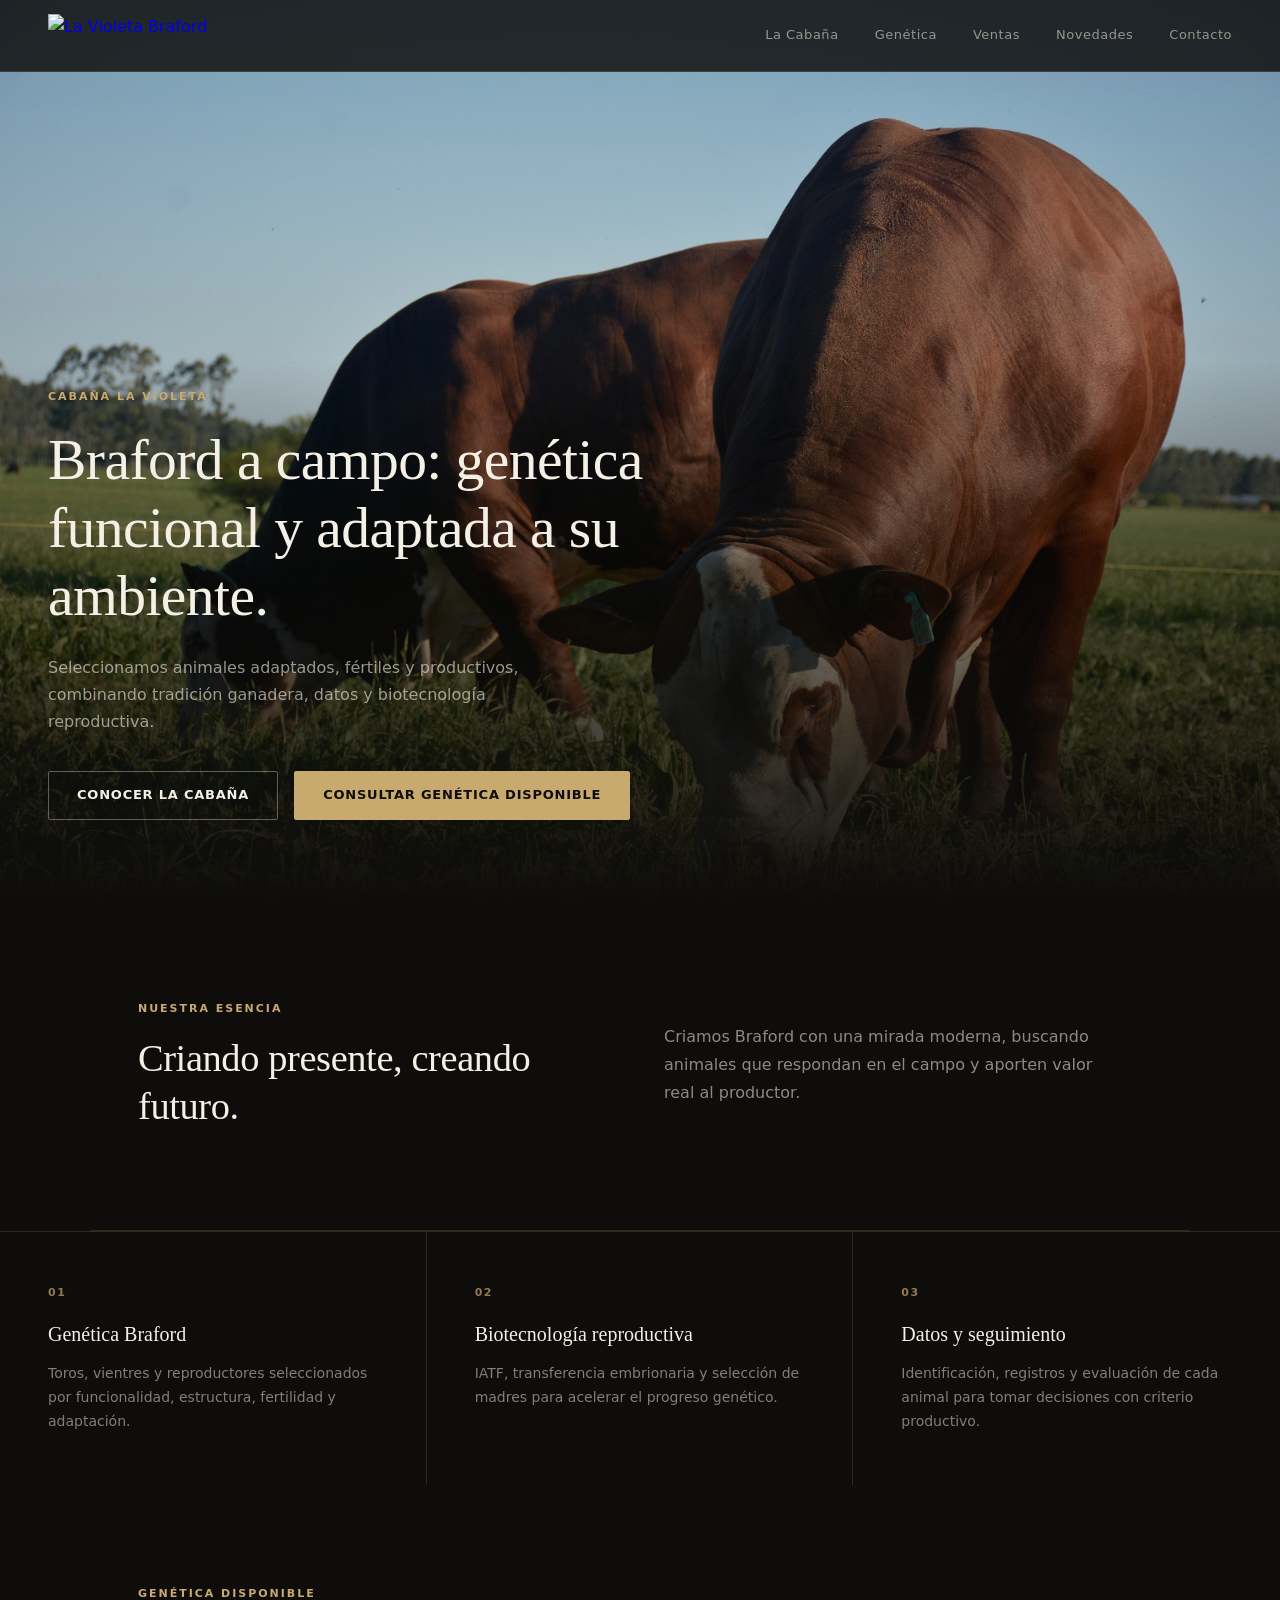
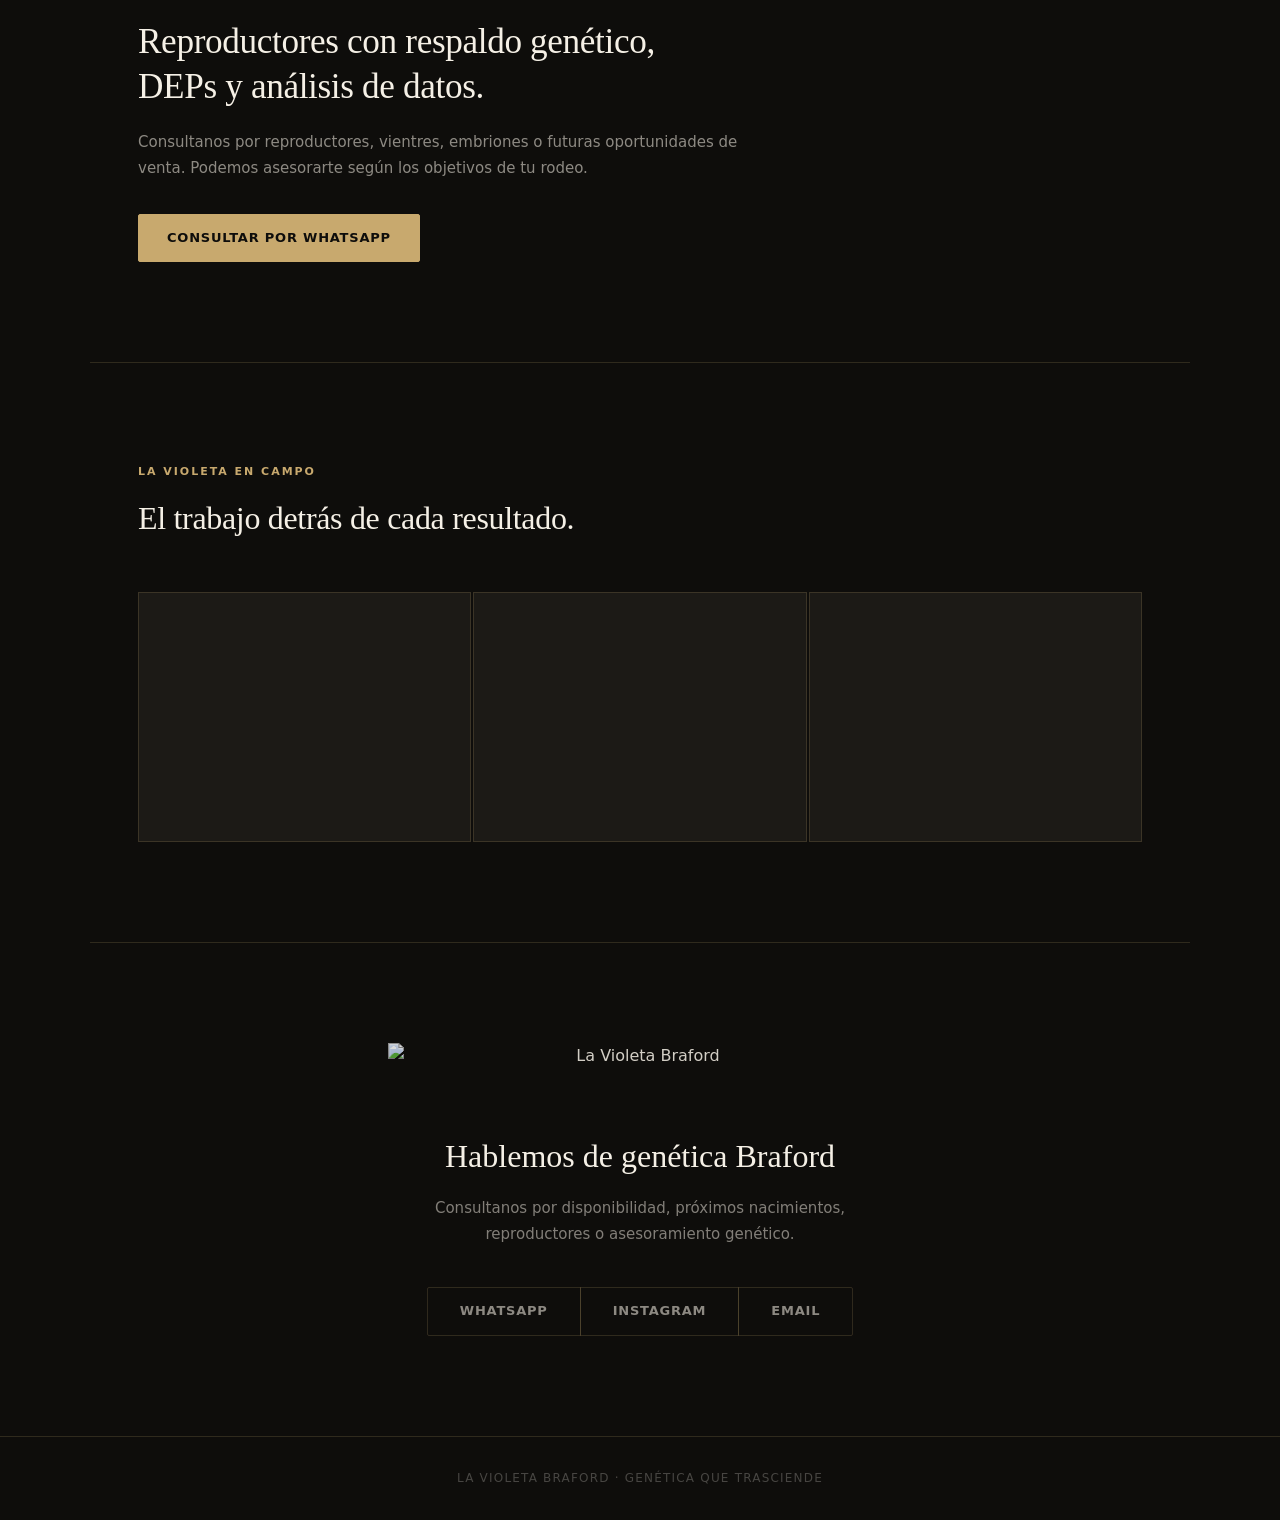
==== public/index.html @ 37482bb2 "fix: move static files to public/ for correct Vercel serving" ====
<!DOCTYPE html>
<html lang="es">
<head>
  <meta charset="UTF-8" />
  <meta name="viewport" content="width=device-width, initial-scale=1.0" />
  <title>La Violeta Braford | Genética Braford</title>
  <link rel="preconnect" href="https://fonts.googleapis.com">
  <link rel="stylesheet" href="styles.css" />
</head>
<body>

<header class="site-header">
  <a href="#" class="brand">
    <img src="assets/logo-la-violeta.png" alt="La Violeta Braford" />
  </a>
  <nav>
    <a href="#cabana">La Cabaña</a>
    <a href="#genetica">Genética</a>
    <a href="#ventas">Ventas</a>
    <a href="#novedades">Novedades</a>
    <a href="#contacto">Contacto</a>
  </nav>
</header>

<main>
  <section class="hero">
    <div class="hero-bg"></div>
    <div class="hero-overlay"></div>
    <img class="watermark" src="assets/cruz-la-violeta.png" alt="" />
    <div class="hero-content">
      <p class="eyebrow">Cabaña La Violeta</p>
      <h1>Braford a campo: genética funcional y adaptada a su ambiente.</h1>
      <p class="lead">
        Seleccionamos animales adaptados, fértiles y productivos, combinando tradición ganadera,
        datos y biotecnología reproductiva.
      </p>
      <div class="actions">
        <a class="btn secondary" href="#cabana">Conocer la cabaña</a>
        <a class="btn primary" href="#contacto">Consultar genética disponible</a>
      </div>
    </div>
  </section>

  <section class="intro" id="cabana">
    <div>
      <span class="section-kicker">Nuestra esencia</span>
      <h2>Criando presente, creando futuro.</h2>
    </div>
    <p>
      Criamos Braford con una mirada moderna, buscando animales que respondan en el campo
      y aporten valor real al productor.
    </p>
  </section>

  <section class="cards" id="genetica">
    <article>
      <span>01</span>
      <h3>Genética Braford</h3>
      <p>Toros, vientres y reproductores seleccionados por funcionalidad, estructura, fertilidad y adaptación.</p>
    </article>
    <article>
      <span>02</span>
      <h3>Biotecnología reproductiva</h3>
      <p>IATF, transferencia embrionaria y selección de madres para acelerar el progreso genético.</p>
    </article>
    <article>
      <span>03</span>
      <h3>Datos y seguimiento</h3>
      <p>Identificación, registros y evaluación de cada animal para tomar decisiones con criterio productivo.</p>
    </article>
  </section>

  <section class="sales" id="ventas">
    <div class="sales-text">
      <span class="section-kicker">Genética disponible</span>
      <h2>Reproductores con respaldo genético, DEPs y análisis de datos.</h2>
      <p>
        Consultanos por reproductores, vientres, embriones o futuras oportunidades de venta.
        Podemos asesorarte según los objetivos de tu rodeo.
      </p>
      <a class="btn primary" href="https://wa.me/5493456431648" target="_blank" rel="noopener">Consultar por WhatsApp</a>
    </div>
  </section>

  <section class="gallery" id="novedades">
    <span class="section-kicker">La Violeta en campo</span>
    <h2>El trabajo detrás de cada resultado.</h2>
    <div class="gallery-grid">
      <div></div><div></div><div></div>
    </div>
  </section>

  <section class="contact" id="contacto">
    <img src="assets/logo-la-violeta.png" alt="La Violeta Braford" />
    <h2>Hablemos de genética Braford</h2>
    <p>Consultanos por disponibilidad, próximos nacimientos, reproductores o asesoramiento genético.</p>
    <div class="contact-links">
      <a href="https://wa.me/5493456431648" target="_blank" rel="noopener">WhatsApp</a>
      <a href="https://www.instagram.com/braford_lavioleta/" target="_blank" rel="noopener">Instagram</a>
      <a href="mailto:brafordlavioleta@gmail.com">Email</a>
    </div>
  </section>
</main>

<footer>
  <p>La Violeta Braford · Genética que trasciende</p>
</footer>

</body>
</html>
---- public/styles.css ----
/* ─── Reset & base ──────────────────────────────────────────── */
*, *::before, *::after { box-sizing: border-box; margin: 0; padding: 0; }

:root {
  --black:   #0e0d0b;
  --ink:     #1c1a16;
  --gold:    #c8a96e;
  --gold-lt: #dfc99a;
  --cream:   #f5f0e6;
  --muted:   #8a8070;
  --border:  rgba(200,169,110,.18);
  --ff-head: 'Georgia', 'Times New Roman', serif;
  --ff-body: system-ui, -apple-system, sans-serif;
}

html { scroll-behavior: smooth; }

body {
  font-family: var(--ff-body);
  background: var(--black);
  color: var(--cream);
  line-height: 1.6;
  font-size: 16px;
  -webkit-font-smoothing: antialiased;
}

img { max-width: 100%; display: block; }
a { text-decoration: none; }

/* ─── Header ────────────────────────────────────────────────── */
.site-header {
  position: fixed;
  top: 0; left: 0; right: 0;
  z-index: 100;
  display: flex;
  align-items: center;
  justify-content: space-between;
  padding: 0 48px;
  height: 72px;
  background: rgba(14,13,11,.82);
  backdrop-filter: blur(12px);
  border-bottom: 1px solid var(--border);
}

.brand img {
  height: 44px;
  width: auto;
  object-fit: contain;
}

nav {
  display: flex;
  align-items: center;
  gap: 36px;
}

nav a {
  font-size: 13px;
  font-weight: 500;
  letter-spacing: .04em;
  color: rgba(245,240,230,.55);
  transition: color .2s;
}

nav a:hover { color: var(--gold); }

/* ─── Buttons ───────────────────────────────────────────────── */
.btn {
  display: inline-block;
  padding: 13px 28px;
  font-size: 13px;
  font-weight: 600;
  letter-spacing: .06em;
  text-transform: uppercase;
  border-radius: 2px;
  transition: background .2s, color .2s, border-color .2s;
  cursor: pointer;
}

.btn.primary {
  background: var(--gold);
  color: var(--black);
  border: 1px solid var(--gold);
}

.btn.primary:hover {
  background: var(--gold-lt);
  border-color: var(--gold-lt);
}

.btn.secondary {
  background: transparent;
  color: var(--cream);
  border: 1px solid rgba(245,240,230,.35);
}

.btn.secondary:hover {
  border-color: var(--gold);
  color: var(--gold);
}

/* ─── Hero ──────────────────────────────────────────────────── */
.hero {
  position: relative;
  min-height: 100svh;
  display: flex;
  align-items: flex-end;
  padding: 0 48px 80px;
  overflow: hidden;
}

.hero-bg {
  position: absolute;
  inset: 0;
  background-color: var(--ink);
  background-image: url(imagenes/brafordportada.jpeg);
  background-size: cover;
  background-position: center 30%;
}

.hero-overlay {
  position: absolute;
  inset: 0;
  background: linear-gradient(
    to bottom,
    rgba(14,13,11,.2) 0%,
    rgba(14,13,11,.1) 40%,
    rgba(14,13,11,.75) 80%,
    var(--black) 100%
  );
}

.watermark {
  position: absolute;
  right: 6%;
  top: 50%;
  transform: translateY(-50%);
  width: min(340px, 38vw);
  opacity: .07;
  pointer-events: none;
  filter: brightness(10);
}

.hero-content {
  position: relative;
  z-index: 2;
  max-width: 720px;
}

.eyebrow {
  font-size: 11px;
  font-weight: 600;
  letter-spacing: .18em;
  text-transform: uppercase;
  color: var(--gold);
  margin-bottom: 20px;
}

.hero-content h1 {
  font-family: var(--ff-head);
  font-size: clamp(2rem, 4.5vw, 3.6rem);
  font-weight: 400;
  line-height: 1.18;
  letter-spacing: -.01em;
  margin-bottom: 24px;
  color: var(--cream);
}

.lead {
  font-size: 16px;
  color: rgba(245,240,230,.6);
  max-width: 520px;
  line-height: 1.7;
  margin-bottom: 36px;
}

.actions {
  display: flex;
  gap: 16px;
  flex-wrap: wrap;
}

/* ─── Intro ─────────────────────────────────────────────────── */
.intro {
  display: grid;
  grid-template-columns: 1fr 1fr;
  gap: 48px;
  align-items: center;
  max-width: 1100px;
  margin: 0 auto;
  padding: 100px 48px;
  border-bottom: 1px solid var(--border);
}

.section-kicker {
  display: block;
  font-size: 11px;
  font-weight: 600;
  letter-spacing: .18em;
  text-transform: uppercase;
  color: var(--gold);
  margin-bottom: 16px;
}

.intro h2 {
  font-family: var(--ff-head);
  font-size: clamp(1.6rem, 3vw, 2.4rem);
  font-weight: 400;
  line-height: 1.25;
  letter-spacing: -.01em;
}

.intro p {
  font-size: 16px;
  color: rgba(245,240,230,.55);
  line-height: 1.75;
  max-width: 440px;
}

/* ─── Cards ─────────────────────────────────────────────────── */
.cards {
  display: grid;
  grid-template-columns: repeat(3, 1fr);
  border-top: 1px solid var(--border);
}

.cards article {
  padding: 52px 48px;
  border-right: 1px solid var(--border);
  transition: background .25s;
}

.cards article:last-child { border-right: none; }

.cards article:hover { background: rgba(200,169,110,.04); }

.cards article span {
  display: block;
  font-size: 11px;
  font-weight: 700;
  letter-spacing: .14em;
  color: var(--gold);
  margin-bottom: 20px;
  opacity: .7;
}

.cards article h3 {
  font-family: var(--ff-head);
  font-size: 1.25rem;
  font-weight: 400;
  margin-bottom: 14px;
  line-height: 1.3;
}

.cards article p {
  font-size: 14px;
  color: rgba(245,240,230,.5);
  line-height: 1.72;
}

/* ─── Sales ─────────────────────────────────────────────────── */
.sales {
  max-width: 1100px;
  margin: 0 auto;
  padding: 100px 48px;
  border-bottom: 1px solid var(--border);
}

.sales-text {
  max-width: 600px;
}

.sales-text h2 {
  font-family: var(--ff-head);
  font-size: clamp(1.6rem, 2.8vw, 2.2rem);
  font-weight: 400;
  line-height: 1.28;
  margin-bottom: 20px;
  letter-spacing: -.01em;
}

.sales-text p {
  font-size: 15px;
  color: rgba(245,240,230,.55);
  line-height: 1.75;
  margin-bottom: 32px;
}

/* ─── Gallery ───────────────────────────────────────────────── */
.gallery {
  max-width: 1100px;
  margin: 0 auto;
  padding: 100px 48px;
  border-bottom: 1px solid var(--border);
}

.gallery > .section-kicker { margin-bottom: 12px; }

.gallery h2 {
  font-family: var(--ff-head);
  font-size: clamp(1.5rem, 2.5vw, 2rem);
  font-weight: 400;
  margin-bottom: 48px;
  letter-spacing: -.01em;
}

.gallery-grid {
  display: grid;
  grid-template-columns: repeat(3, 1fr);
  gap: 2px;
}

.gallery-grid > div {
  aspect-ratio: 4/3;
  background: var(--ink);
  border: 1px solid var(--border);
  /* When images are added: background-image: url(assets/foto-X.jpg); background-size:cover; */
}

/* ─── Contact ───────────────────────────────────────────────── */
.contact {
  max-width: 600px;
  margin: 0 auto;
  padding: 100px 48px;
  text-align: center;
}

.contact img {
  height: 56px;
  width: auto;
  margin: 0 auto 32px;
  object-fit: contain;
  opacity: .85;
}

.contact h2 {
  font-family: var(--ff-head);
  font-size: clamp(1.5rem, 2.5vw, 2rem);
  font-weight: 400;
  margin-bottom: 14px;
}

.contact p {
  font-size: 15px;
  color: rgba(245,240,230,.5);
  line-height: 1.7;
  margin-bottom: 40px;
}

.contact-links {
  display: flex;
  justify-content: center;
  gap: 0;
}

.contact-links a {
  padding: 13px 32px;
  font-size: 13px;
  font-weight: 600;
  letter-spacing: .06em;
  text-transform: uppercase;
  color: rgba(245,240,230,.55);
  border: 1px solid var(--border);
  margin-left: -1px;
  transition: color .2s, background .2s, border-color .2s;
}

.contact-links a:first-child { margin-left: 0; border-radius: 2px 0 0 2px; }
.contact-links a:last-child  { border-radius: 0 2px 2px 0; }

.contact-links a:hover {
  color: var(--gold);
  border-color: var(--gold);
  background: rgba(200,169,110,.07);
  z-index: 1;
  position: relative;
}

/* ─── Footer ────────────────────────────────────────────────── */
footer {
  border-top: 1px solid var(--border);
  padding: 32px 48px;
  text-align: center;
}

footer p {
  font-size: 12px;
  letter-spacing: .1em;
  text-transform: uppercase;
  color: rgba(245,240,230,.25);
}

/* ─── Responsive ─────────────────────────────────────────────── */
@media (max-width: 900px) {
  .site-header { padding: 0 24px; }

  nav { gap: 20px; }
  nav a { font-size: 12px; }

  .hero { padding: 0 24px 64px; }

  .intro {
    grid-template-columns: 1fr;
    padding: 72px 24px;
    gap: 24px;
  }

  .cards {
    grid-template-columns: 1fr;
  }

  .cards article {
    border-right: none;
    border-bottom: 1px solid var(--border);
    padding: 40px 24px;
  }

  .cards article:last-child { border-bottom: none; }

  .sales { padding: 72px 24px; }

  .gallery { padding: 72px 24px; }

  .gallery-grid { grid-template-columns: 1fr 1fr; }
  .gallery-grid > div:last-child { display: none; }

  .contact { padding: 72px 24px; }

  footer { padding: 28px 24px; }
}

@media (max-width: 600px) {
  .site-header { height: 60px; }

  nav { display: none; }

  .hero { align-items: flex-end; padding: 0 20px 56px; }

  .hero-content h1 { font-size: 1.75rem; }

  .actions { flex-direction: column; gap: 12px; }
  .actions .btn { text-align: center; }

  .watermark { width: 70vw; opacity: .05; right: 50%; transform: translateX(50%) translateY(-50%); }

  .gallery-grid { grid-template-columns: 1fr; }
  .gallery-grid > div:last-child { display: block; }

  .contact-links { flex-direction: column; gap: 8px; }
  .contact-links a { border-radius: 2px !important; margin-left: 0; }
}
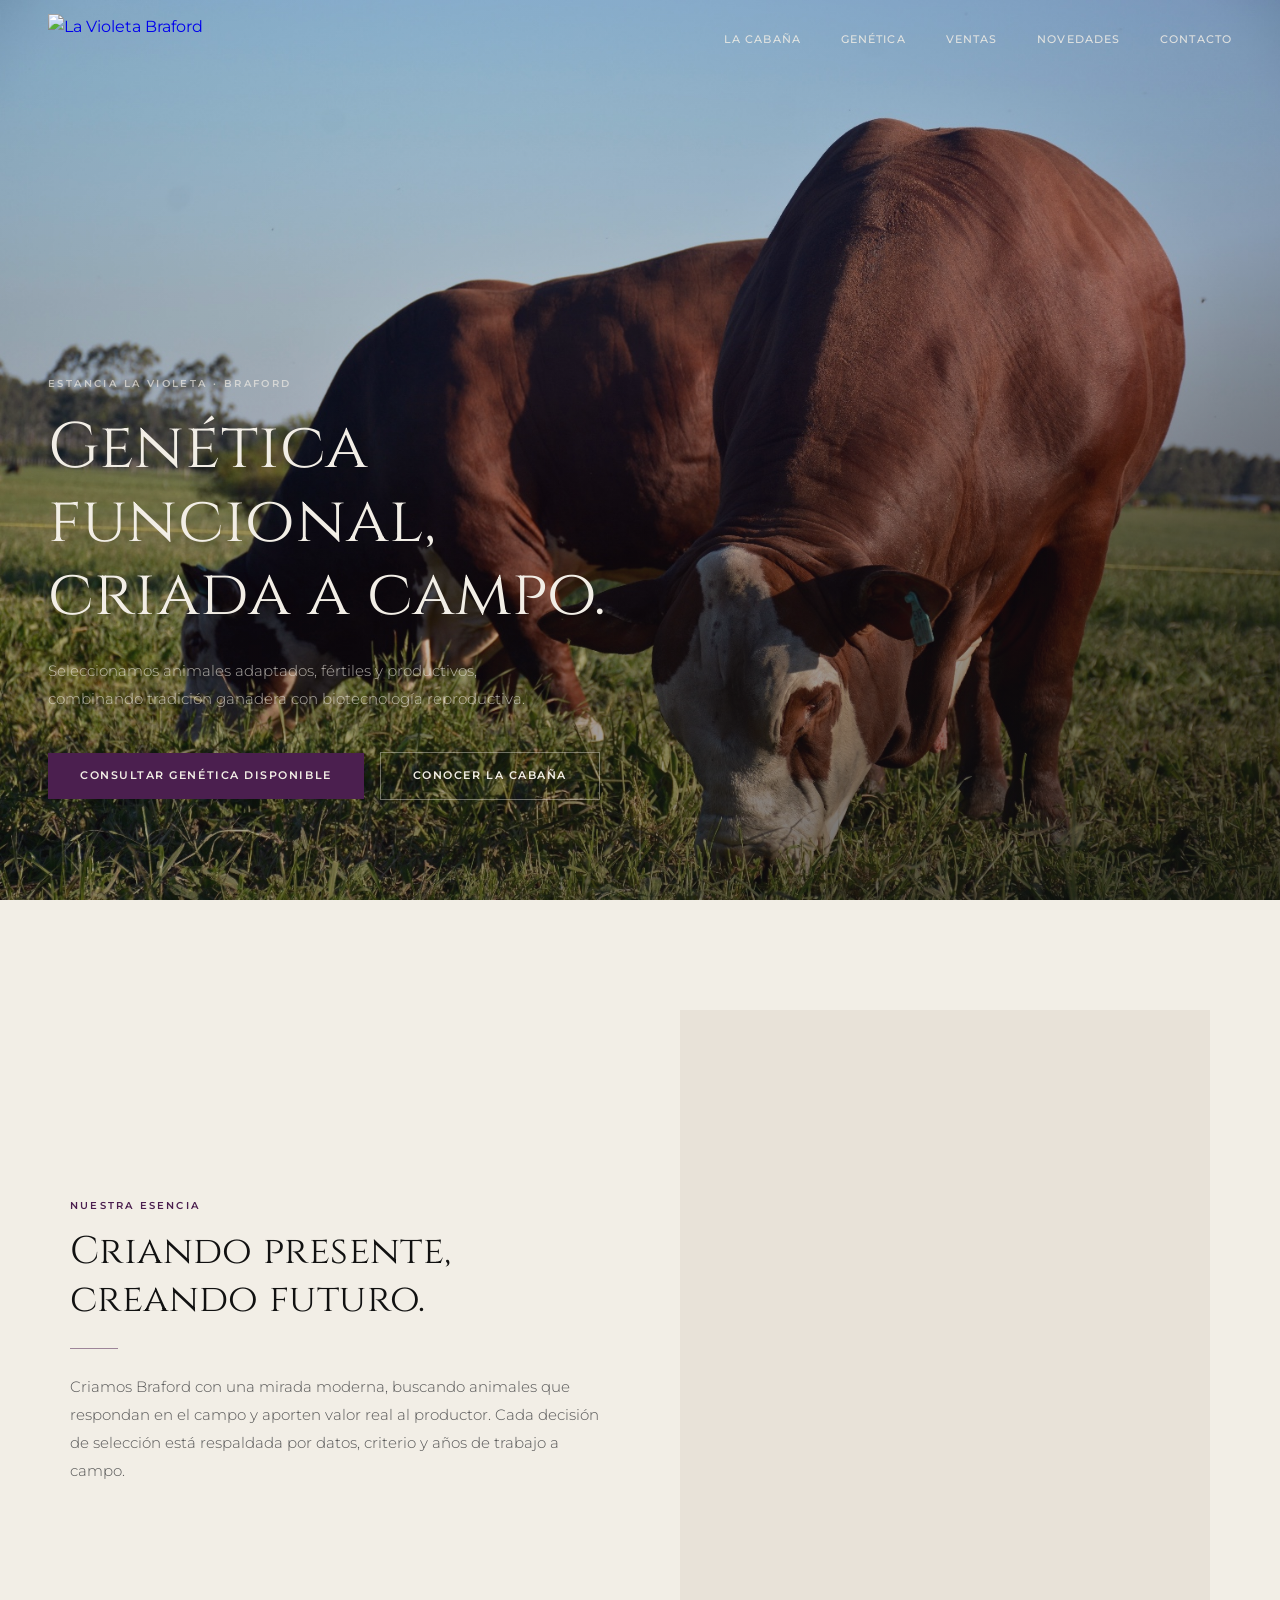
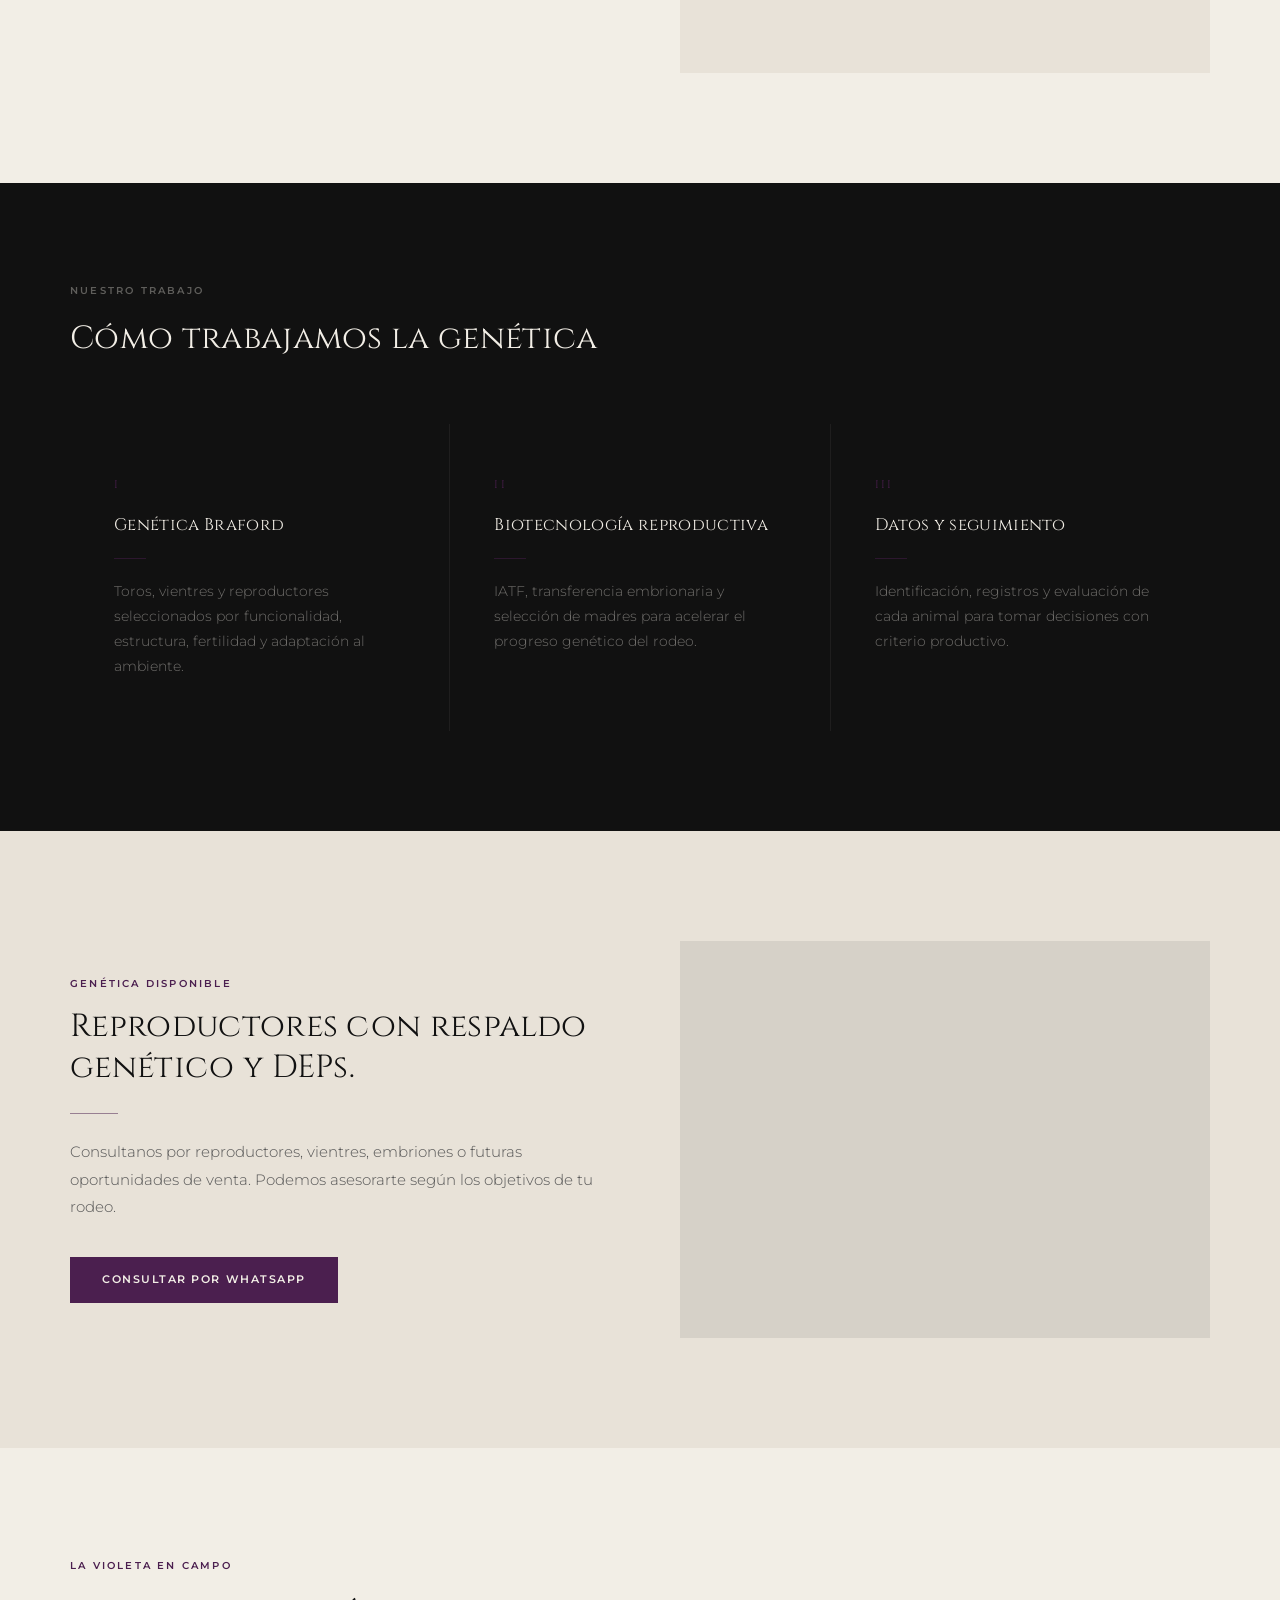
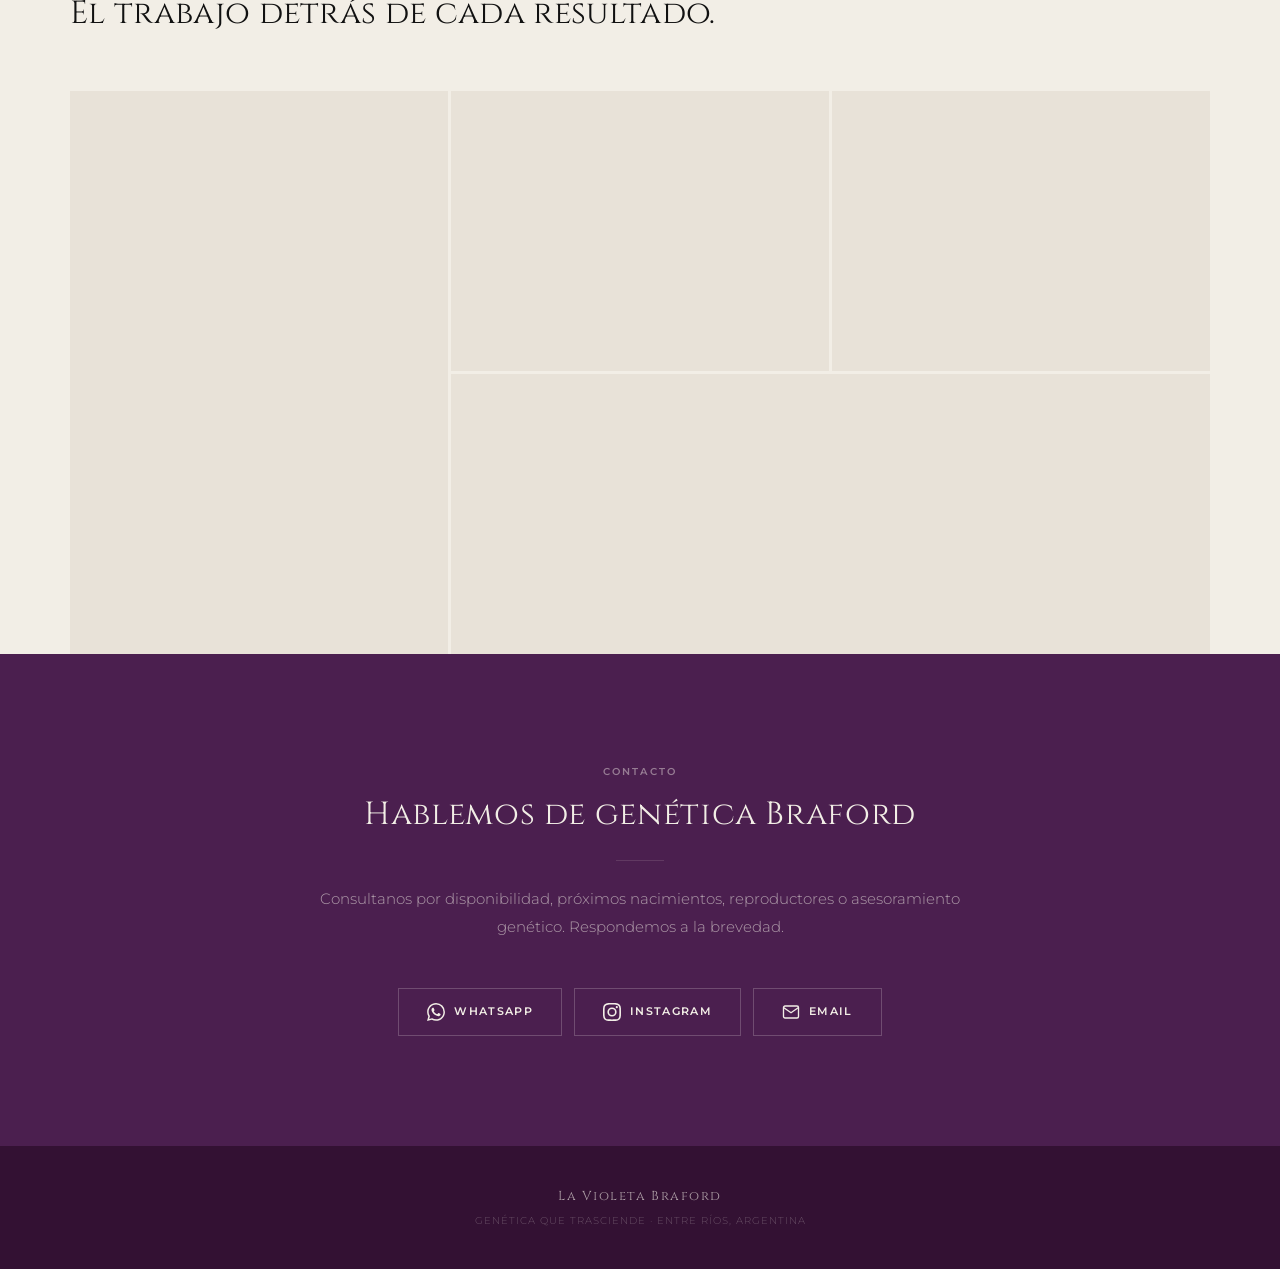
==== commit 3bd49e52: "redesign: Cinzel + Montserrat, paleta violeta/marfil, estética natural" ====
--- a/public/index.html
+++ b/public/index.html
@@ -4,7 +4,9 @@
   <meta charset="UTF-8" />
   <meta name="viewport" content="width=device-width, initial-scale=1.0" />
   <title>La Violeta Braford | Genética Braford</title>
-  <link rel="preconnect" href="https://fonts.googleapis.com">
+  <link rel="preconnect" href="https://fonts.googleapis.com" />
+  <link rel="preconnect" href="https://fonts.gstatic.com" crossorigin />
+  <link href="https://fonts.googleapis.com/css2?family=Cinzel:wght@400;500;600&family=Montserrat:ital,wght@0,300;0,400;0,500;0,600;1,300&display=swap" rel="stylesheet" />
   <link rel="stylesheet" href="styles.css" />
 </head>
 <body>
@@ -20,91 +22,158 @@
     <a href="#novedades">Novedades</a>
     <a href="#contacto">Contacto</a>
   </nav>
+  <button class="menu-toggle" onclick="toggleMenu()" aria-label="Menú">
+    <span></span><span></span><span></span>
+  </button>
 </header>
 
+<nav class="mobile-nav" id="mobileNav">
+  <a href="#cabana" onclick="closeMenu()">La Cabaña</a>
+  <a href="#genetica" onclick="closeMenu()">Genética</a>
+  <a href="#ventas" onclick="closeMenu()">Ventas</a>
+  <a href="#novedades" onclick="closeMenu()">Novedades</a>
+  <a href="#contacto" onclick="closeMenu()">Contacto</a>
+</nav>
+
 <main>
+
+  <!-- HERO -->
   <section class="hero">
     <div class="hero-bg"></div>
     <div class="hero-overlay"></div>
-    <img class="watermark" src="assets/cruz-la-violeta.png" alt="" />
     <div class="hero-content">
-      <p class="eyebrow">Cabaña La Violeta</p>
-      <h1>Braford a campo: genética funcional y adaptada a su ambiente.</h1>
-      <p class="lead">
-        Seleccionamos animales adaptados, fértiles y productivos, combinando tradición ganadera,
-        datos y biotecnología reproductiva.
-      </p>
+      <p class="eyebrow">Estancia La Violeta · Braford</p>
+      <h1>Genética funcional,<br>criada a campo.</h1>
+      <p class="lead">Seleccionamos animales adaptados, fértiles y productivos, combinando tradición ganadera con biotecnología reproductiva.</p>
       <div class="actions">
-        <a class="btn secondary" href="#cabana">Conocer la cabaña</a>
         <a class="btn primary" href="#contacto">Consultar genética disponible</a>
+        <a class="btn ghost" href="#cabana">Conocer la cabaña</a>
+      </div>
+    </div>
+    <div class="hero-scroll">
+      <span></span>
+    </div>
+  </section>
+
+  <!-- INTRO -->
+  <section class="intro" id="cabana">
+    <div class="intro-inner">
+      <div class="intro-text">
+        <span class="section-kicker">Nuestra esencia</span>
+        <h2>Criando presente,<br>creando futuro.</h2>
+        <div class="divider"></div>
+        <p>Criamos Braford con una mirada moderna, buscando animales que respondan en el campo y aporten valor real al productor. Cada decisión de selección está respaldada por datos, criterio y años de trabajo a campo.</p>
+      </div>
+      <div class="intro-image">
+        <!-- placeholder foto cabaña -->
       </div>
     </div>
   </section>
 
-  <section class="intro" id="cabana">
-    <div>
-      <span class="section-kicker">Nuestra esencia</span>
-      <h2>Criando presente, creando futuro.</h2>
+  <!-- PILARES -->
+  <section class="pillars" id="genetica">
+    <div class="pillars-header">
+      <span class="section-kicker">Nuestro trabajo</span>
+      <h2>Cómo trabajamos la genética</h2>
     </div>
-    <p>
-      Criamos Braford con una mirada moderna, buscando animales que respondan en el campo
-      y aporten valor real al productor.
-    </p>
-  </section>
-
-  <section class="cards" id="genetica">
-    <article>
-      <span>01</span>
-      <h3>Genética Braford</h3>
-      <p>Toros, vientres y reproductores seleccionados por funcionalidad, estructura, fertilidad y adaptación.</p>
-    </article>
-    <article>
-      <span>02</span>
-      <h3>Biotecnología reproductiva</h3>
-      <p>IATF, transferencia embrionaria y selección de madres para acelerar el progreso genético.</p>
-    </article>
-    <article>
-      <span>03</span>
-      <h3>Datos y seguimiento</h3>
-      <p>Identificación, registros y evaluación de cada animal para tomar decisiones con criterio productivo.</p>
-    </article>
-  </section>
-
-  <section class="sales" id="ventas">
-    <div class="sales-text">
-      <span class="section-kicker">Genética disponible</span>
-      <h2>Reproductores con respaldo genético, DEPs y análisis de datos.</h2>
-      <p>
-        Consultanos por reproductores, vientres, embriones o futuras oportunidades de venta.
-        Podemos asesorarte según los objetivos de tu rodeo.
-      </p>
-      <a class="btn primary" href="https://wa.me/5493456431648" target="_blank" rel="noopener">Consultar por WhatsApp</a>
+    <div class="pillars-grid">
+      <article>
+        <div class="pillar-num">I</div>
+        <h3>Genética Braford</h3>
+        <div class="pillar-line"></div>
+        <p>Toros, vientres y reproductores seleccionados por funcionalidad, estructura, fertilidad y adaptación al ambiente.</p>
+      </article>
+      <article>
+        <div class="pillar-num">II</div>
+        <h3>Biotecnología reproductiva</h3>
+        <div class="pillar-line"></div>
+        <p>IATF, transferencia embrionaria y selección de madres para acelerar el progreso genético del rodeo.</p>
+      </article>
+      <article>
+        <div class="pillar-num">III</div>
+        <h3>Datos y seguimiento</h3>
+        <div class="pillar-line"></div>
+        <p>Identificación, registros y evaluación de cada animal para tomar decisiones con criterio productivo.</p>
+      </article>
     </div>
   </section>
 
-  <section class="gallery" id="novedades">
-    <span class="section-kicker">La Violeta en campo</span>
-    <h2>El trabajo detrás de cada resultado.</h2>
-    <div class="gallery-grid">
-      <div></div><div></div><div></div>
+  <!-- VENTAS -->
+  <section class="sales" id="ventas">
+    <div class="sales-inner">
+      <div class="sales-text">
+        <span class="section-kicker">Genética disponible</span>
+        <h2>Reproductores con respaldo genético y DEPs.</h2>
+        <div class="divider"></div>
+        <p>Consultanos por reproductores, vientres, embriones o futuras oportunidades de venta. Podemos asesorarte según los objetivos de tu rodeo.</p>
+        <a class="btn primary" href="https://wa.me/5493456431648" target="_blank" rel="noopener">Consultar por WhatsApp</a>
+      </div>
+      <div class="sales-image"></div>
     </div>
   </section>
 
-  <section class="contact" id="contacto">
-    <img src="assets/logo-la-violeta.png" alt="La Violeta Braford" />
-    <h2>Hablemos de genética Braford</h2>
-    <p>Consultanos por disponibilidad, próximos nacimientos, reproductores o asesoramiento genético.</p>
-    <div class="contact-links">
-      <a href="https://wa.me/5493456431648" target="_blank" rel="noopener">WhatsApp</a>
-      <a href="https://www.instagram.com/braford_lavioleta/" target="_blank" rel="noopener">Instagram</a>
-      <a href="mailto:brafordlavioleta@gmail.com">Email</a>
+  <!-- GALERÍA -->
+  <section class="gallery" id="novedades">
+    <div class="gallery-header">
+      <span class="section-kicker">La Violeta en campo</span>
+      <h2>El trabajo detrás de cada resultado.</h2>
+    </div>
+    <div class="gallery-grid">
+      <div class="gallery-cell tall"></div>
+      <div class="gallery-cell"></div>
+      <div class="gallery-cell"></div>
+      <div class="gallery-cell wide"></div>
     </div>
   </section>
+
+  <!-- CONTACTO -->
+  <section class="contact" id="contacto">
+    <div class="contact-inner">
+      <span class="section-kicker">Contacto</span>
+      <h2>Hablemos de genética Braford</h2>
+      <div class="divider"></div>
+      <p>Consultanos por disponibilidad, próximos nacimientos, reproductores o asesoramiento genético. Respondemos a la brevedad.</p>
+      <div class="contact-links">
+        <a href="https://wa.me/5493456431648" target="_blank" rel="noopener">
+          <svg width="18" height="18" viewBox="0 0 24 24" fill="currentColor"><path d="M17.472 14.382c-.297-.149-1.758-.867-2.03-.967-.273-.099-.471-.148-.67.15-.197.297-.767.966-.94 1.164-.173.199-.347.223-.644.075-.297-.15-1.255-.463-2.39-1.475-.883-.788-1.48-1.761-1.653-2.059-.173-.297-.018-.458.13-.606.134-.133.298-.347.446-.52.149-.174.198-.298.298-.497.099-.198.05-.371-.025-.52-.075-.149-.669-1.612-.916-2.207-.242-.579-.487-.5-.669-.51-.173-.008-.371-.01-.57-.01-.198 0-.52.074-.792.372-.272.297-1.04 1.016-1.04 2.479 0 1.462 1.065 2.875 1.213 3.074.149.198 2.096 3.2 5.077 4.487.709.306 1.262.489 1.694.625.712.227 1.36.195 1.871.118.571-.085 1.758-.719 2.006-1.413.248-.694.248-1.289.173-1.413-.074-.124-.272-.198-.57-.347m-5.421 7.403h-.004a9.87 9.87 0 01-5.031-1.378l-.361-.214-3.741.982.998-3.648-.235-.374a9.86 9.86 0 01-1.51-5.26c.001-5.45 4.436-9.884 9.888-9.884 2.64 0 5.122 1.03 6.988 2.898a9.825 9.825 0 012.893 6.994c-.003 5.45-4.437 9.884-9.885 9.884m8.413-18.297A11.815 11.815 0 0012.05 0C5.495 0 .16 5.335.157 11.892c0 2.096.547 4.142 1.588 5.945L.057 24l6.305-1.654a11.882 11.882 0 005.683 1.448h.005c6.554 0 11.89-5.335 11.893-11.893a11.821 11.821 0 00-3.48-8.413z"/></svg>
+          WhatsApp
+        </a>
+        <a href="https://www.instagram.com/braford_lavioleta/" target="_blank" rel="noopener">
+          <svg width="18" height="18" viewBox="0 0 24 24" fill="currentColor"><path d="M12 2.163c3.204 0 3.584.012 4.85.07 3.252.148 4.771 1.691 4.919 4.919.058 1.265.069 1.645.069 4.849 0 3.205-.012 3.584-.069 4.849-.149 3.225-1.664 4.771-4.919 4.919-1.266.058-1.644.07-4.85.07-3.204 0-3.584-.012-4.849-.07-3.26-.149-4.771-1.699-4.919-4.92-.058-1.265-.07-1.644-.07-4.849 0-3.204.013-3.583.07-4.849.149-3.227 1.664-4.771 4.919-4.919 1.266-.057 1.645-.069 4.849-.069zM12 0C8.741 0 8.333.014 7.053.072 2.695.272.273 2.69.073 7.052.014 8.333 0 8.741 0 12c0 3.259.014 3.668.072 4.948.2 4.358 2.618 6.78 6.98 6.98C8.333 23.986 8.741 24 12 24c3.259 0 3.668-.014 4.948-.072 4.354-.2 6.782-2.618 6.979-6.98.059-1.28.073-1.689.073-4.948 0-3.259-.014-3.667-.072-4.947-.196-4.354-2.617-6.78-6.979-6.98C15.668.014 15.259 0 12 0zm0 5.838a6.162 6.162 0 100 12.324 6.162 6.162 0 000-12.324zM12 16a4 4 0 110-8 4 4 0 010 8zm6.406-11.845a1.44 1.44 0 100 2.881 1.44 1.44 0 000-2.881z"/></svg>
+          Instagram
+        </a>
+        <a href="mailto:brafordlavioleta@gmail.com">
+          <svg width="18" height="18" viewBox="0 0 24 24" fill="none" stroke="currentColor" stroke-width="1.8"><path d="M4 4h16c1.1 0 2 .9 2 2v12c0 1.1-.9 2-2 2H4c-1.1 0-2-.9-2-2V6c0-1.1.9-2 2-2z"/><polyline points="22,6 12,13 2,6"/></svg>
+          Email
+        </a>
+      </div>
+    </div>
+  </section>
+
 </main>
 
 <footer>
-  <p>La Violeta Braford · Genética que trasciende</p>
+  <div class="footer-inner">
+    <p class="footer-brand">La Violeta Braford</p>
+    <p class="footer-tagline">Genética que trasciende · Entre Ríos, Argentina</p>
+  </div>
 </footer>
+
+<script>
+  function toggleMenu() {
+    document.getElementById('mobileNav').classList.toggle('open');
+    document.querySelector('.menu-toggle').classList.toggle('active');
+  }
+  function closeMenu() {
+    document.getElementById('mobileNav').classList.remove('open');
+    document.querySelector('.menu-toggle').classList.remove('active');
+  }
+
+  // Header scroll
+  window.addEventListener('scroll', () => {
+    document.querySelector('.site-header').classList.toggle('scrolled', window.scrollY > 60);
+  });
+</script>
 
 </body>
 </html>
--- a/public/styles.css
+++ b/public/styles.css
@@ -1,31 +1,75 @@
-/* ─── Reset & base ──────────────────────────────────────────── */
+/* ─── Variables ─────────────────────────────────────────────── */
+:root {
+  --violeta:    #4B1F4F;
+  --berenjena:  #331133;
+  --vino:       #5E0F2D;
+  --marfil:     #F2EEE6;
+  --marfil-dk:  #E8E2D8;
+  --gris:       #8C8B87;
+  --oliva:      #243022;
+  --negro:      #111111;
+
+  --ff-title: 'Cinzel', Georgia, serif;
+  --ff-body:  'Montserrat', system-ui, sans-serif;
+
+  --max: 1140px;
+  --px: 48px;
+}
+
+/* ─── Reset ─────────────────────────────────────────────────── */
 *, *::before, *::after { box-sizing: border-box; margin: 0; padding: 0; }
-
-:root {
-  --black:   #0e0d0b;
-  --ink:     #1c1a16;
-  --gold:    #c8a96e;
-  --gold-lt: #dfc99a;
-  --cream:   #f5f0e6;
-  --muted:   #8a8070;
-  --border:  rgba(200,169,110,.18);
-  --ff-head: 'Georgia', 'Times New Roman', serif;
-  --ff-body: system-ui, -apple-system, sans-serif;
-}
-
 html { scroll-behavior: smooth; }
+img { max-width: 100%; display: block; }
+a { text-decoration: none; }
 
 body {
   font-family: var(--ff-body);
-  background: var(--black);
-  color: var(--cream);
+  background: var(--marfil);
+  color: var(--negro);
   line-height: 1.6;
   font-size: 16px;
   -webkit-font-smoothing: antialiased;
 }
 
-img { max-width: 100%; display: block; }
-a { text-decoration: none; }
+/* ─── Utilidades ────────────────────────────────────────────── */
+.section-kicker {
+  display: block;
+  font-family: var(--ff-body);
+  font-size: 10px;
+  font-weight: 600;
+  letter-spacing: .22em;
+  text-transform: uppercase;
+  color: var(--violeta);
+  margin-bottom: 14px;
+}
+
+.divider {
+  width: 48px;
+  height: 1px;
+  background: var(--violeta);
+  margin: 24px 0;
+  opacity: .5;
+}
+
+/* ─── Botones ───────────────────────────────────────────────── */
+.btn {
+  display: inline-block;
+  font-family: var(--ff-body);
+  font-size: 11px;
+  font-weight: 600;
+  letter-spacing: .14em;
+  text-transform: uppercase;
+  padding: 14px 32px;
+  transition: all .25s ease;
+  cursor: pointer;
+  border: none;
+}
+.btn.primary { background: var(--violeta); color: var(--marfil); }
+.btn.primary:hover { background: var(--berenjena); }
+.btn.ghost { background: transparent; color: var(--marfil); border: 1px solid rgba(242,238,230,.4); }
+.btn.ghost:hover { border-color: var(--marfil); background: rgba(242,238,230,.08); }
+.btn.outline { background: transparent; color: var(--violeta); border: 1px solid var(--violeta); }
+.btn.outline:hover { background: var(--violeta); color: var(--marfil); }
 
 /* ─── Header ────────────────────────────────────────────────── */
 .site-header {
@@ -35,69 +79,75 @@
   display: flex;
   align-items: center;
   justify-content: space-between;
-  padding: 0 48px;
-  height: 72px;
-  background: rgba(14,13,11,.82);
-  backdrop-filter: blur(12px);
-  border-bottom: 1px solid var(--border);
-}
-
-.brand img {
-  height: 44px;
-  width: auto;
-  object-fit: contain;
-}
-
-nav {
-  display: flex;
-  align-items: center;
-  gap: 36px;
-}
+  padding: 0 var(--px);
+  height: 76px;
+  transition: background .35s, box-shadow .35s;
+}
+
+.site-header.scrolled {
+  background: var(--marfil);
+  box-shadow: 0 1px 0 rgba(75,31,79,.1);
+}
+
+.brand img { height: 48px; width: auto; object-fit: contain; }
 
 nav a {
-  font-size: 13px;
+  font-family: var(--ff-body);
+  font-size: 11px;
   font-weight: 500;
-  letter-spacing: .04em;
-  color: rgba(245,240,230,.55);
+  letter-spacing: .1em;
+  text-transform: uppercase;
+  color: var(--marfil);
+  margin-left: 36px;
   transition: color .2s;
-}
-
-nav a:hover { color: var(--gold); }
-
-/* ─── Buttons ───────────────────────────────────────────────── */
-.btn {
-  display: inline-block;
-  padding: 13px 28px;
-  font-size: 13px;
-  font-weight: 600;
-  letter-spacing: .06em;
-  text-transform: uppercase;
-  border-radius: 2px;
-  transition: background .2s, color .2s, border-color .2s;
+  opacity: .85;
+}
+nav a:hover { opacity: 1; }
+.site-header.scrolled nav a { color: var(--negro); }
+.site-header.scrolled nav a:hover { color: var(--violeta); }
+
+.menu-toggle {
+  display: none;
+  flex-direction: column;
+  gap: 5px;
+  background: none;
+  border: none;
   cursor: pointer;
-}
-
-.btn.primary {
-  background: var(--gold);
-  color: var(--black);
-  border: 1px solid var(--gold);
-}
-
-.btn.primary:hover {
-  background: var(--gold-lt);
-  border-color: var(--gold-lt);
-}
-
-.btn.secondary {
-  background: transparent;
-  color: var(--cream);
-  border: 1px solid rgba(245,240,230,.35);
-}
-
-.btn.secondary:hover {
-  border-color: var(--gold);
-  color: var(--gold);
-}
+  padding: 4px;
+}
+.menu-toggle span { display: block; width: 24px; height: 1.5px; background: var(--marfil); transition: all .3s; }
+.site-header.scrolled .menu-toggle span { background: var(--negro); }
+.menu-toggle.active span:nth-child(1) { transform: translateY(6.5px) rotate(45deg); }
+.menu-toggle.active span:nth-child(2) { opacity: 0; }
+.menu-toggle.active span:nth-child(3) { transform: translateY(-6.5px) rotate(-45deg); }
+
+.mobile-nav {
+  display: none;
+  position: fixed;
+  top: 76px; left: 0; right: 0;
+  background: var(--marfil);
+  z-index: 99;
+  flex-direction: column;
+  padding: 24px var(--px) 32px;
+  border-bottom: 1px solid rgba(75,31,79,.12);
+  transform: translateY(-10px);
+  opacity: 0;
+  pointer-events: none;
+  transition: all .3s ease;
+}
+.mobile-nav.open { transform: translateY(0); opacity: 1; pointer-events: all; }
+.mobile-nav a {
+  font-size: 12px;
+  font-weight: 500;
+  letter-spacing: .1em;
+  text-transform: uppercase;
+  color: var(--negro);
+  padding: 14px 0;
+  border-bottom: 1px solid rgba(75,31,79,.08);
+  transition: color .2s;
+}
+.mobile-nav a:last-child { border-bottom: none; }
+.mobile-nav a:hover { color: var(--violeta); }
 
 /* ─── Hero ──────────────────────────────────────────────────── */
 .hero {
@@ -105,14 +155,14 @@
   min-height: 100svh;
   display: flex;
   align-items: flex-end;
-  padding: 0 48px 80px;
+  padding: 0 var(--px) 100px;
   overflow: hidden;
 }
 
 .hero-bg {
   position: absolute;
   inset: 0;
-  background-color: var(--ink);
+  background-color: var(--oliva);
   background-image: url(imagenes/brafordportada.jpeg);
   background-size: cover;
   background-position: center 30%;
@@ -122,330 +172,316 @@
   position: absolute;
   inset: 0;
   background: linear-gradient(
-    to bottom,
-    rgba(14,13,11,.2) 0%,
-    rgba(14,13,11,.1) 40%,
-    rgba(14,13,11,.75) 80%,
-    var(--black) 100%
+    160deg,
+    rgba(17,17,17,.1) 0%,
+    rgba(51,17,51,.2) 50%,
+    rgba(17,17,17,.75) 100%
   );
 }
 
-.watermark {
+.hero-content { position: relative; z-index: 2; max-width: 680px; }
+
+.eyebrow {
+  font-family: var(--ff-body);
+  font-size: 10px;
+  font-weight: 600;
+  letter-spacing: .24em;
+  text-transform: uppercase;
+  color: rgba(242,238,230,.65);
+  margin-bottom: 20px;
+}
+
+.hero-content h1 {
+  font-family: var(--ff-title);
+  font-size: clamp(2.2rem, 5vw, 4rem);
+  font-weight: 400;
+  line-height: 1.15;
+  color: var(--marfil);
+  margin-bottom: 24px;
+  letter-spacing: .01em;
+}
+
+.lead {
+  font-size: 15px;
+  font-weight: 300;
+  color: rgba(242,238,230,.7);
+  max-width: 500px;
+  line-height: 1.85;
+  margin-bottom: 40px;
+}
+
+.actions { display: flex; gap: 16px; flex-wrap: wrap; align-items: center; }
+
+.hero-scroll {
   position: absolute;
-  right: 6%;
-  top: 50%;
-  transform: translateY(-50%);
-  width: min(340px, 38vw);
-  opacity: .07;
-  pointer-events: none;
-  filter: brightness(10);
-}
-
-.hero-content {
+  bottom: 40px;
+  left: 50%;
+  transform: translateX(-50%);
+  z-index: 2;
+}
+.hero-scroll span {
+  display: block;
+  width: 1px;
+  height: 56px;
+  background: linear-gradient(to bottom, rgba(242,238,230,0), rgba(242,238,230,.45));
+  margin: 0 auto;
+  animation: scrollLine 2.2s ease infinite;
+}
+@keyframes scrollLine {
+  0%   { opacity: 0; transform: scaleY(0); transform-origin: top; }
+  60%  { opacity: 1; }
+  100% { opacity: 0; transform: scaleY(1); transform-origin: top; }
+}
+
+/* ─── Intro ─────────────────────────────────────────────────── */
+.intro { background: var(--marfil); padding: 110px var(--px); }
+
+.intro-inner {
+  max-width: var(--max);
+  margin: 0 auto;
+  display: grid;
+  grid-template-columns: 1fr 1fr;
+  gap: 80px;
+  align-items: center;
+}
+
+.intro-text h2 {
+  font-family: var(--ff-title);
+  font-size: clamp(1.8rem, 3vw, 2.8rem);
+  font-weight: 400;
+  line-height: 1.25;
+  color: var(--negro);
+  letter-spacing: .01em;
+}
+
+.intro-text p {
+  font-size: 15px;
+  font-weight: 300;
+  color: #555;
+  line-height: 1.85;
+}
+
+.intro-image {
+  aspect-ratio: 4/5;
+  background: var(--marfil-dk);
   position: relative;
-  z-index: 2;
-  max-width: 720px;
-}
-
-.eyebrow {
+}
+.intro-image::before {
+  content: '';
+  position: absolute;
+  inset: -16px -16px 16px 16px;
+  border: 1px solid rgba(75,31,79,.15);
+  z-index: -1;
+}
+
+/* ─── Pilares ───────────────────────────────────────────────── */
+.pillars { background: var(--negro); padding: 100px var(--px); }
+
+.pillars-header { max-width: var(--max); margin: 0 auto 60px; }
+.pillars-header .section-kicker { color: rgba(242,238,230,.35); }
+.pillars-header h2 {
+  font-family: var(--ff-title);
+  font-size: clamp(1.6rem, 2.5vw, 2.2rem);
+  font-weight: 400;
+  color: var(--marfil);
+  letter-spacing: .01em;
+}
+
+.pillars-grid {
+  max-width: var(--max);
+  margin: 0 auto;
+  display: grid;
+  grid-template-columns: repeat(3, 1fr);
+  gap: 1px;
+  background: rgba(242,238,230,.06);
+}
+
+.pillars-grid article { background: var(--negro); padding: 52px 44px; transition: background .3s; }
+.pillars-grid article:hover { background: #181818; }
+
+.pillar-num {
+  font-family: var(--ff-title);
+  font-size: 11px;
+  letter-spacing: .2em;
+  color: var(--violeta);
+  margin-bottom: 20px;
+}
+
+.pillars-grid h3 {
+  font-family: var(--ff-title);
+  font-size: 1.05rem;
+  font-weight: 400;
+  color: var(--marfil);
+  line-height: 1.45;
+  letter-spacing: .02em;
+}
+
+.pillar-line { width: 32px; height: 1px; background: var(--violeta); margin: 20px 0; opacity: .5; }
+
+.pillars-grid p {
+  font-size: 13.5px;
+  font-weight: 300;
+  color: rgba(242,238,230,.42);
+  line-height: 1.85;
+}
+
+/* ─── Ventas ────────────────────────────────────────────────── */
+.sales { background: var(--marfil-dk); padding: 110px var(--px); }
+
+.sales-inner {
+  max-width: var(--max);
+  margin: 0 auto;
+  display: grid;
+  grid-template-columns: 1fr 1fr;
+  gap: 80px;
+  align-items: center;
+}
+
+.sales-text h2 {
+  font-family: var(--ff-title);
+  font-size: clamp(1.6rem, 2.5vw, 2.2rem);
+  font-weight: 400;
+  line-height: 1.3;
+  color: var(--negro);
+  letter-spacing: .01em;
+}
+
+.sales-text p {
+  font-size: 15px;
+  font-weight: 300;
+  color: #555;
+  line-height: 1.85;
+  margin-bottom: 36px;
+}
+
+.sales-image {
+  aspect-ratio: 4/3;
+  background: var(--gris);
+  opacity: .2;
+}
+
+/* ─── Galería ───────────────────────────────────────────────── */
+.gallery { background: var(--marfil); padding: 110px var(--px) 0; }
+
+.gallery-header { max-width: var(--max); margin: 0 auto 52px; }
+.gallery-header h2 {
+  font-family: var(--ff-title);
+  font-size: clamp(1.6rem, 2.5vw, 2.2rem);
+  font-weight: 400;
+  color: var(--negro);
+  letter-spacing: .01em;
+}
+
+.gallery-grid {
+  max-width: var(--max);
+  margin: 0 auto;
+  display: grid;
+  grid-template-columns: repeat(3, 1fr);
+  grid-template-rows: 280px 280px;
+  gap: 3px;
+}
+
+.gallery-cell { background: var(--marfil-dk); overflow: hidden; }
+.gallery-cell.tall { grid-row: span 2; }
+.gallery-cell.wide { grid-column: span 2; }
+
+/* ─── Contacto ──────────────────────────────────────────────── */
+.contact { background: var(--violeta); padding: 110px var(--px); }
+
+.contact-inner { max-width: 640px; margin: 0 auto; text-align: center; }
+.contact .section-kicker { color: rgba(242,238,230,.45); }
+
+.contact h2 {
+  font-family: var(--ff-title);
+  font-size: clamp(1.6rem, 2.5vw, 2.4rem);
+  font-weight: 400;
+  color: var(--marfil);
+  letter-spacing: .02em;
+  line-height: 1.3;
+}
+
+.contact .divider { background: rgba(242,238,230,.25); margin: 24px auto; }
+
+.contact p {
+  font-size: 15px;
+  font-weight: 300;
+  color: rgba(242,238,230,.6);
+  line-height: 1.85;
+  margin-bottom: 48px;
+}
+
+.contact-links { display: flex; justify-content: center; gap: 12px; flex-wrap: wrap; }
+
+.contact-links a {
+  display: inline-flex;
+  align-items: center;
+  gap: 9px;
   font-size: 11px;
   font-weight: 600;
-  letter-spacing: .18em;
-  text-transform: uppercase;
-  color: var(--gold);
-  margin-bottom: 20px;
-}
-
-.hero-content h1 {
-  font-family: var(--ff-head);
-  font-size: clamp(2rem, 4.5vw, 3.6rem);
-  font-weight: 400;
-  line-height: 1.18;
-  letter-spacing: -.01em;
-  margin-bottom: 24px;
-  color: var(--cream);
-}
-
-.lead {
-  font-size: 16px;
-  color: rgba(245,240,230,.6);
-  max-width: 520px;
-  line-height: 1.7;
-  margin-bottom: 36px;
-}
-
-.actions {
-  display: flex;
-  gap: 16px;
-  flex-wrap: wrap;
-}
-
-/* ─── Intro ─────────────────────────────────────────────────── */
-.intro {
-  display: grid;
-  grid-template-columns: 1fr 1fr;
-  gap: 48px;
-  align-items: center;
-  max-width: 1100px;
-  margin: 0 auto;
-  padding: 100px 48px;
-  border-bottom: 1px solid var(--border);
-}
-
-.section-kicker {
-  display: block;
-  font-size: 11px;
-  font-weight: 600;
-  letter-spacing: .18em;
-  text-transform: uppercase;
-  color: var(--gold);
-  margin-bottom: 16px;
-}
-
-.intro h2 {
-  font-family: var(--ff-head);
-  font-size: clamp(1.6rem, 3vw, 2.4rem);
-  font-weight: 400;
-  line-height: 1.25;
-  letter-spacing: -.01em;
-}
-
-.intro p {
-  font-size: 16px;
-  color: rgba(245,240,230,.55);
-  line-height: 1.75;
-  max-width: 440px;
-}
-
-/* ─── Cards ─────────────────────────────────────────────────── */
-.cards {
-  display: grid;
-  grid-template-columns: repeat(3, 1fr);
-  border-top: 1px solid var(--border);
-}
-
-.cards article {
-  padding: 52px 48px;
-  border-right: 1px solid var(--border);
-  transition: background .25s;
-}
-
-.cards article:last-child { border-right: none; }
-
-.cards article:hover { background: rgba(200,169,110,.04); }
-
-.cards article span {
-  display: block;
-  font-size: 11px;
-  font-weight: 700;
-  letter-spacing: .14em;
-  color: var(--gold);
-  margin-bottom: 20px;
-  opacity: .7;
-}
-
-.cards article h3 {
-  font-family: var(--ff-head);
-  font-size: 1.25rem;
-  font-weight: 400;
-  margin-bottom: 14px;
-  line-height: 1.3;
-}
-
-.cards article p {
-  font-size: 14px;
-  color: rgba(245,240,230,.5);
-  line-height: 1.72;
-}
-
-/* ─── Sales ─────────────────────────────────────────────────── */
-.sales {
-  max-width: 1100px;
-  margin: 0 auto;
-  padding: 100px 48px;
-  border-bottom: 1px solid var(--border);
-}
-
-.sales-text {
-  max-width: 600px;
-}
-
-.sales-text h2 {
-  font-family: var(--ff-head);
-  font-size: clamp(1.6rem, 2.8vw, 2.2rem);
-  font-weight: 400;
-  line-height: 1.28;
-  margin-bottom: 20px;
-  letter-spacing: -.01em;
-}
-
-.sales-text p {
-  font-size: 15px;
-  color: rgba(245,240,230,.55);
-  line-height: 1.75;
-  margin-bottom: 32px;
-}
-
-/* ─── Gallery ───────────────────────────────────────────────── */
-.gallery {
-  max-width: 1100px;
-  margin: 0 auto;
-  padding: 100px 48px;
-  border-bottom: 1px solid var(--border);
-}
-
-.gallery > .section-kicker { margin-bottom: 12px; }
-
-.gallery h2 {
-  font-family: var(--ff-head);
-  font-size: clamp(1.5rem, 2.5vw, 2rem);
-  font-weight: 400;
-  margin-bottom: 48px;
-  letter-spacing: -.01em;
-}
-
-.gallery-grid {
-  display: grid;
-  grid-template-columns: repeat(3, 1fr);
-  gap: 2px;
-}
-
-.gallery-grid > div {
-  aspect-ratio: 4/3;
-  background: var(--ink);
-  border: 1px solid var(--border);
-  /* When images are added: background-image: url(assets/foto-X.jpg); background-size:cover; */
-}
-
-/* ─── Contact ───────────────────────────────────────────────── */
-.contact {
-  max-width: 600px;
-  margin: 0 auto;
-  padding: 100px 48px;
-  text-align: center;
-}
-
-.contact img {
-  height: 56px;
-  width: auto;
-  margin: 0 auto 32px;
-  object-fit: contain;
-  opacity: .85;
-}
-
-.contact h2 {
-  font-family: var(--ff-head);
-  font-size: clamp(1.5rem, 2.5vw, 2rem);
-  font-weight: 400;
-  margin-bottom: 14px;
-}
-
-.contact p {
-  font-size: 15px;
-  color: rgba(245,240,230,.5);
-  line-height: 1.7;
-  margin-bottom: 40px;
-}
-
-.contact-links {
-  display: flex;
-  justify-content: center;
-  gap: 0;
-}
-
-.contact-links a {
-  padding: 13px 32px;
+  letter-spacing: .12em;
+  text-transform: uppercase;
+  color: var(--marfil);
+  padding: 14px 28px;
+  border: 1px solid rgba(242,238,230,.22);
+  transition: all .25s;
+}
+.contact-links a:hover { background: rgba(242,238,230,.1); border-color: rgba(242,238,230,.5); }
+
+/* ─── Footer ────────────────────────────────────────────────── */
+footer { background: var(--berenjena); padding: 40px var(--px); text-align: center; }
+
+.footer-brand {
+  font-family: var(--ff-title);
   font-size: 13px;
-  font-weight: 600;
-  letter-spacing: .06em;
-  text-transform: uppercase;
-  color: rgba(245,240,230,.55);
-  border: 1px solid var(--border);
-  margin-left: -1px;
-  transition: color .2s, background .2s, border-color .2s;
-}
-
-.contact-links a:first-child { margin-left: 0; border-radius: 2px 0 0 2px; }
-.contact-links a:last-child  { border-radius: 0 2px 2px 0; }
-
-.contact-links a:hover {
-  color: var(--gold);
-  border-color: var(--gold);
-  background: rgba(200,169,110,.07);
-  z-index: 1;
-  position: relative;
-}
-
-/* ─── Footer ────────────────────────────────────────────────── */
-footer {
-  border-top: 1px solid var(--border);
-  padding: 32px 48px;
-  text-align: center;
-}
-
-footer p {
-  font-size: 12px;
+  letter-spacing: .12em;
+  color: rgba(242,238,230,.65);
+  margin-bottom: 6px;
+}
+
+.footer-tagline {
+  font-size: 10px;
+  font-weight: 300;
   letter-spacing: .1em;
-  text-transform: uppercase;
-  color: rgba(245,240,230,.25);
+  color: rgba(242,238,230,.28);
+  text-transform: uppercase;
 }
 
 /* ─── Responsive ─────────────────────────────────────────────── */
-@media (max-width: 900px) {
-  .site-header { padding: 0 24px; }
-
-  nav { gap: 20px; }
-  nav a { font-size: 12px; }
-
-  .hero { padding: 0 24px 64px; }
-
-  .intro {
-    grid-template-columns: 1fr;
-    padding: 72px 24px;
-    gap: 24px;
-  }
-
-  .cards {
-    grid-template-columns: 1fr;
-  }
-
-  .cards article {
-    border-right: none;
-    border-bottom: 1px solid var(--border);
-    padding: 40px 24px;
-  }
-
-  .cards article:last-child { border-bottom: none; }
-
-  .sales { padding: 72px 24px; }
-
-  .gallery { padding: 72px 24px; }
-
-  .gallery-grid { grid-template-columns: 1fr 1fr; }
-  .gallery-grid > div:last-child { display: none; }
-
-  .contact { padding: 72px 24px; }
-
-  footer { padding: 28px 24px; }
+@media (max-width: 960px) {
+  :root { --px: 32px; }
+
+  .site-header nav { display: none; }
+  .menu-toggle { display: flex; }
+  .mobile-nav { display: flex; }
+
+  .intro-inner,
+  .sales-inner { grid-template-columns: 1fr; gap: 48px; }
+  .intro-image { display: none; }
+  .sales-image { aspect-ratio: 16/9; }
+
+  .pillars-grid { grid-template-columns: 1fr; }
+  .pillars-grid article { padding: 40px 32px; }
+
+  .gallery-grid { grid-template-columns: 1fr 1fr; grid-template-rows: auto; }
+  .gallery-cell.tall { grid-row: span 1; aspect-ratio: 4/3; }
+  .gallery-cell.wide { grid-column: span 2; aspect-ratio: 16/7; }
+  .gallery-cell:not(.tall):not(.wide) { aspect-ratio: 4/3; }
 }
 
 @media (max-width: 600px) {
-  .site-header { height: 60px; }
-
-  nav { display: none; }
-
-  .hero { align-items: flex-end; padding: 0 20px 56px; }
-
-  .hero-content h1 { font-size: 1.75rem; }
-
-  .actions { flex-direction: column; gap: 12px; }
-  .actions .btn { text-align: center; }
-
-  .watermark { width: 70vw; opacity: .05; right: 50%; transform: translateX(50%) translateY(-50%); }
-
-  .gallery-grid { grid-template-columns: 1fr; }
-  .gallery-grid > div:last-child { display: block; }
-
-  .contact-links { flex-direction: column; gap: 8px; }
-  .contact-links a { border-radius: 2px !important; margin-left: 0; }
-}
+  :root { --px: 20px; }
+
+  .site-header { height: 64px; }
+  .mobile-nav { top: 64px; }
+
+  .hero { padding: 0 var(--px) 80px; }
+  .hero-content h1 { font-size: 2rem; }
+  .actions { flex-direction: column; align-items: flex-start; gap: 12px; }
+  .btn { width: 100%; text-align: center; }
+
+  .gallery-grid { grid-template-columns: 1fr; grid-template-rows: auto; }
+  .gallery-cell, .gallery-cell.tall, .gallery-cell.wide { grid-row: span 1; grid-column: span 1; aspect-ratio: 4/3; }
+
+  .contact-links { flex-direction: column; align-items: center; }
+  .contact-links a { width: 100%; justify-content: center; }
+}
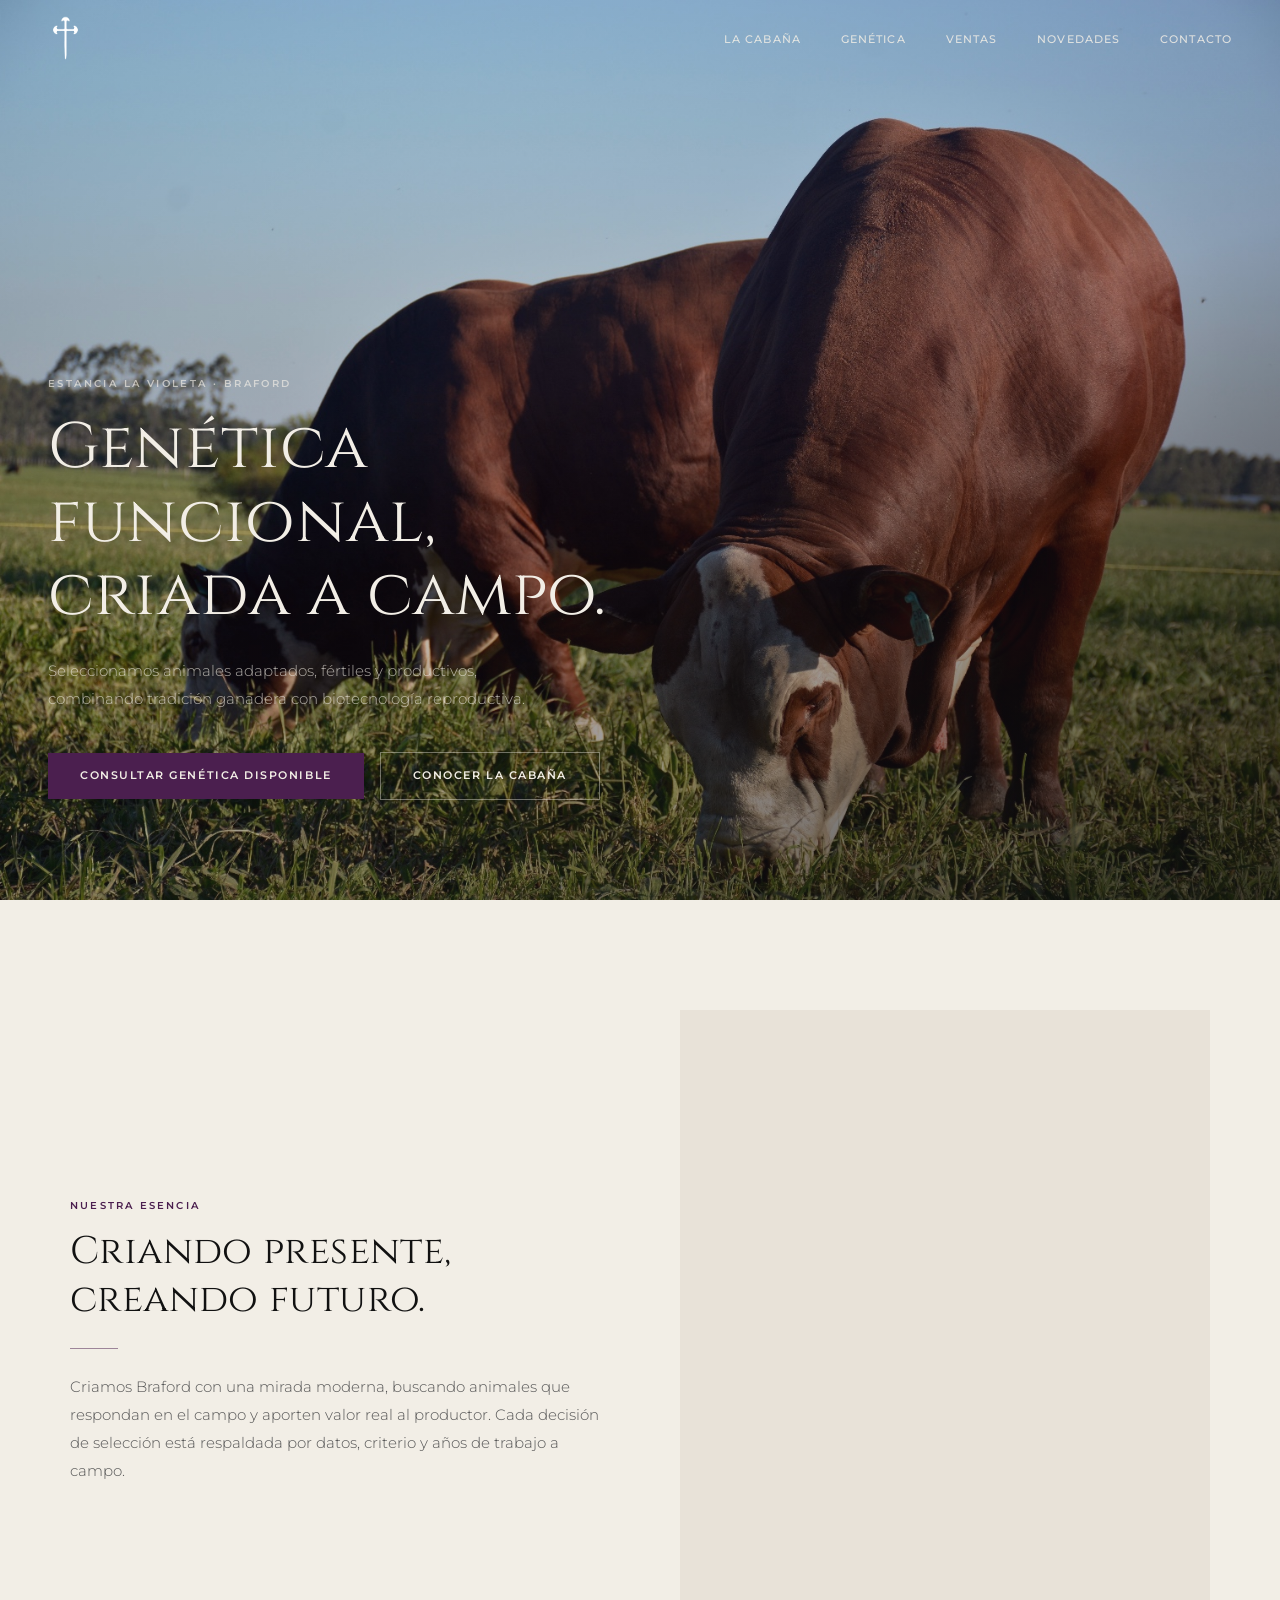
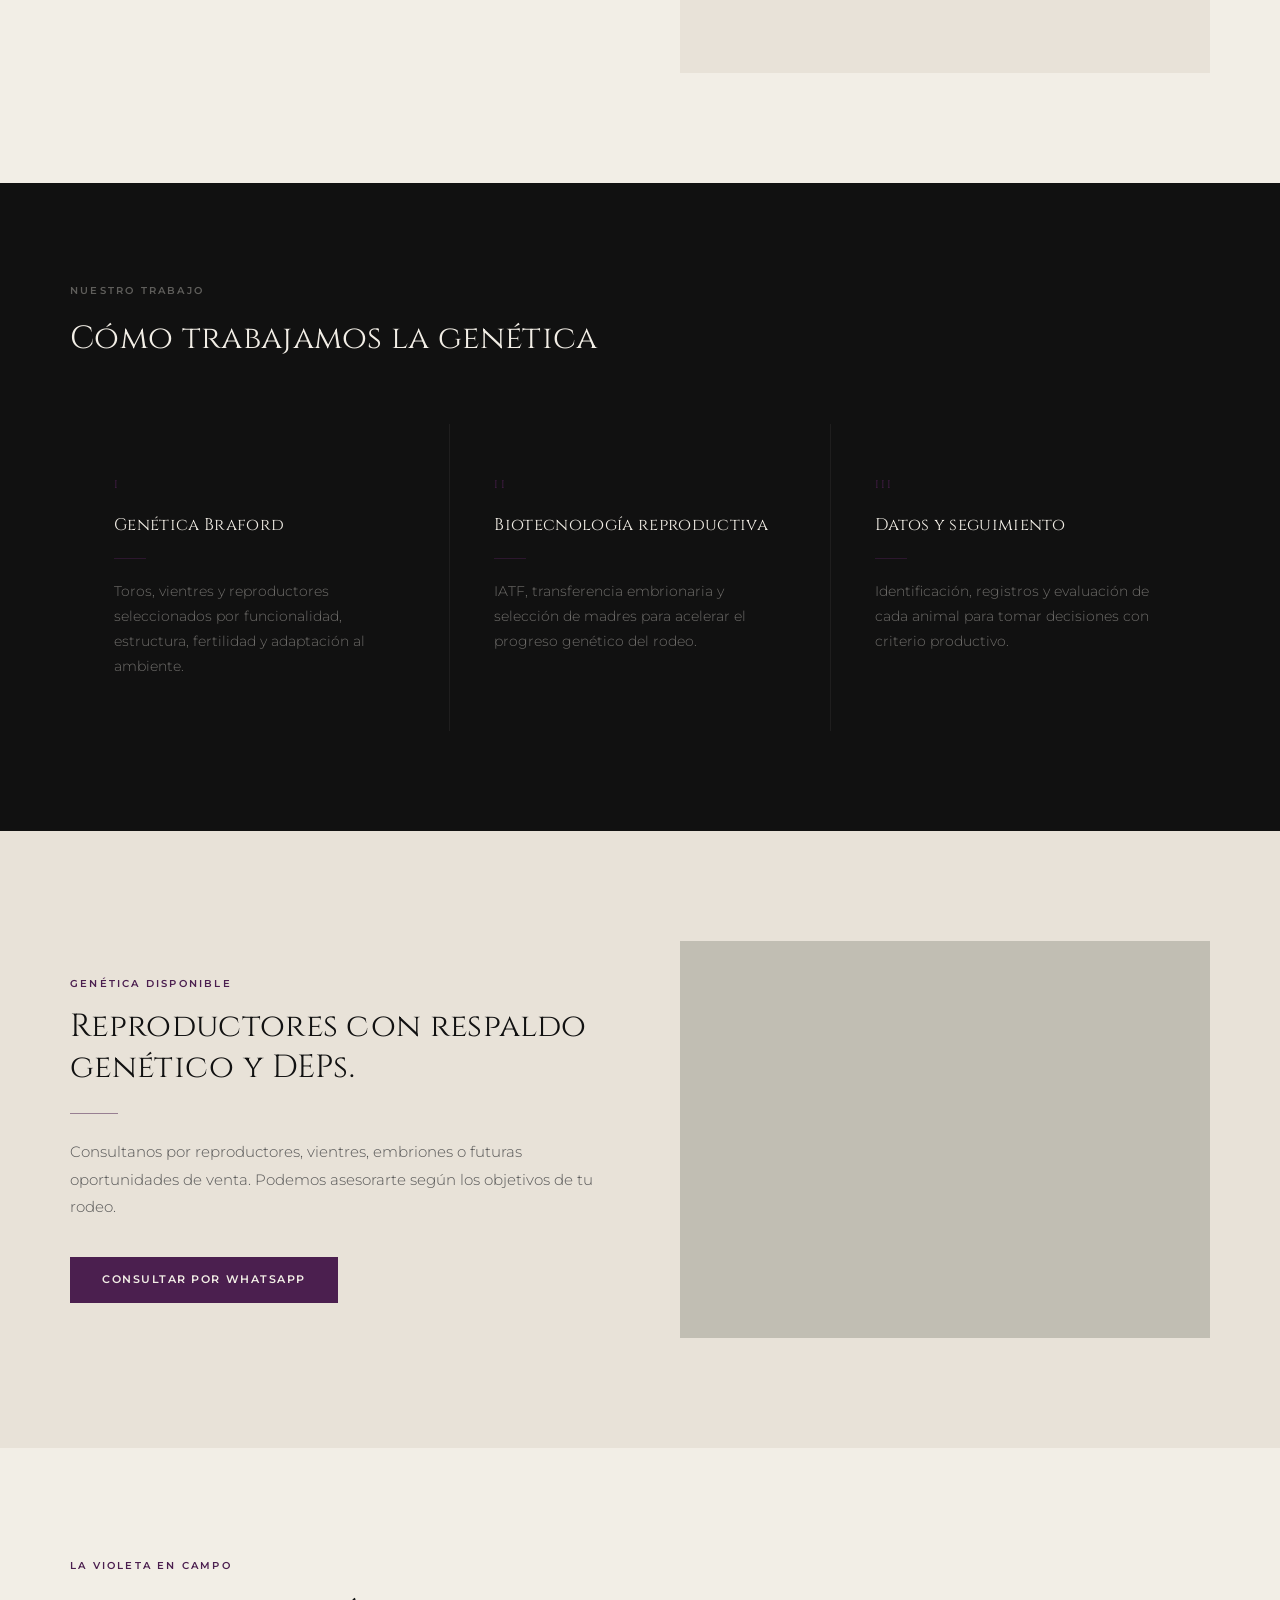
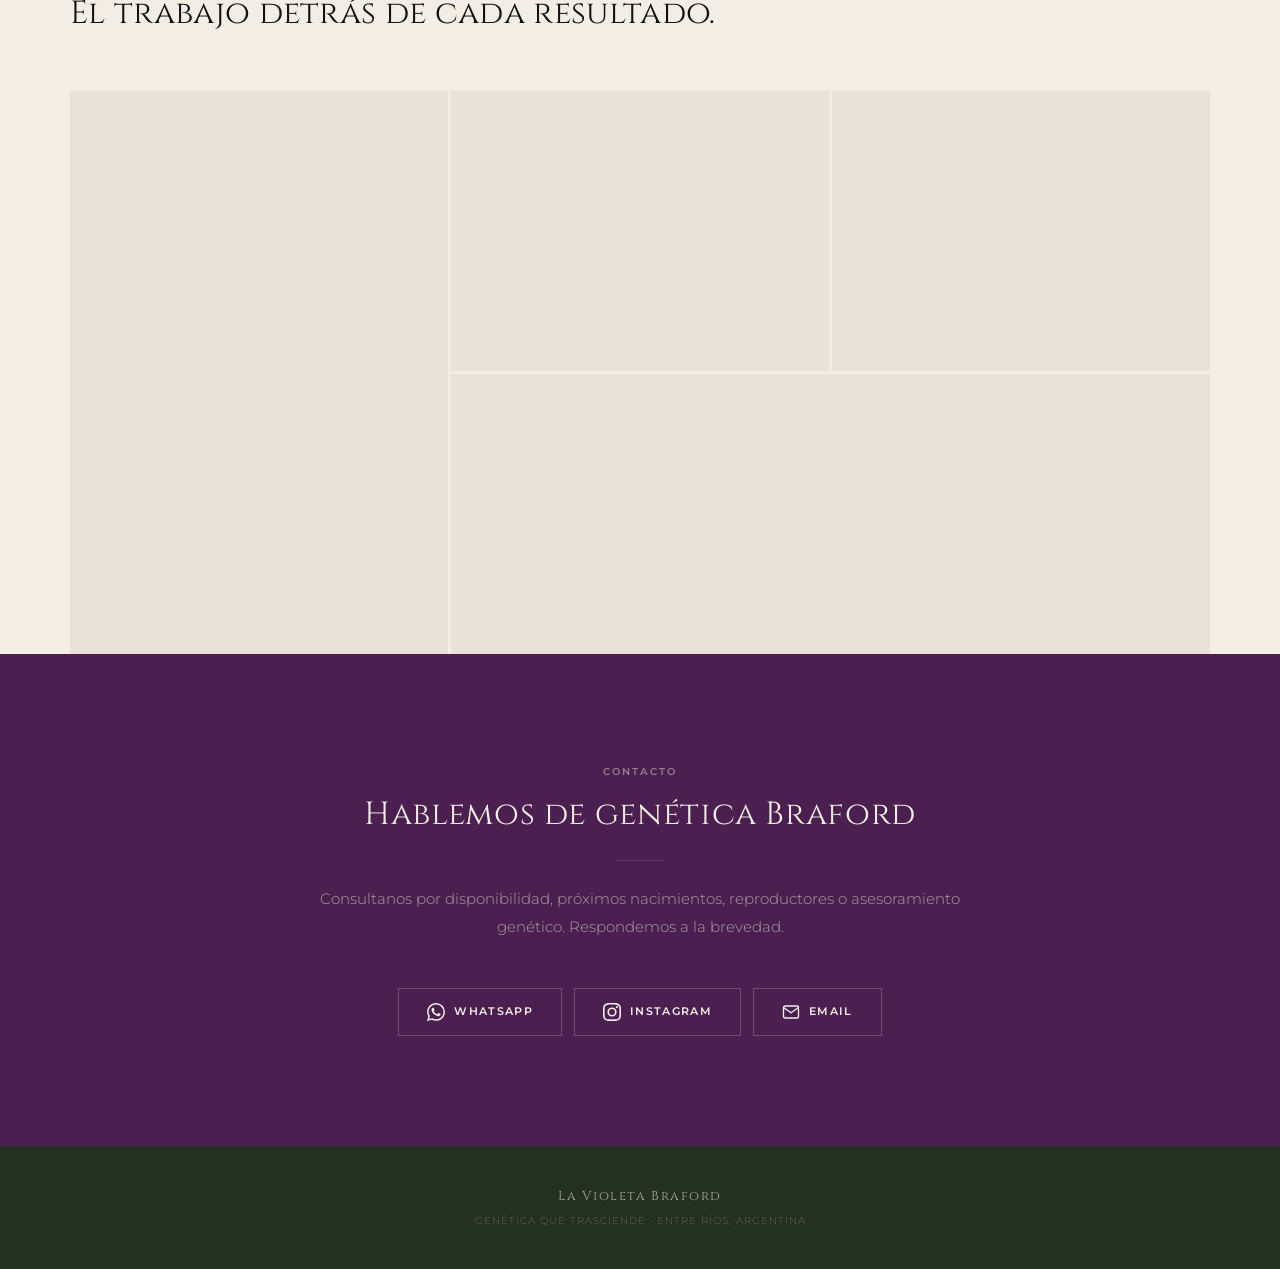
==== commit 293678cf: "feat: icono sin fondo en header, blanco sobre hero / violeta sobre marfil" ====
--- a/public/index.html
+++ b/public/index.html
@@ -13,7 +13,7 @@
 
 <header class="site-header">
   <a href="#" class="brand">
-    <img src="assets/logo-la-violeta.png" alt="La Violeta Braford" />
+    <img src="imagenes/icono-la-violeta.png" alt="La Violeta Braford" />
   </a>
   <nav>
     <a href="#cabana">La Cabaña</a>
--- a/public/styles.css
+++ b/public/styles.css
@@ -1,13 +1,10 @@
 /* ─── Variables ─────────────────────────────────────────────── */
 :root {
-  --violeta:    #4B1F4F;
-  --berenjena:  #331133;
-  --vino:       #5E0F2D;
-  --marfil:     #F2EEE6;
-  --marfil-dk:  #E8E2D8;
-  --gris:       #8C8B87;
-  --oliva:      #243022;
-  --negro:      #111111;
+  --violeta:   #4B1F4F;
+  --marfil:    #F2EEE6;
+  --marfil-dk: #E8E2D8;
+  --negro:     #111111;
+  --oliva:     #243022;
 
   --ff-title: 'Cinzel', Georgia, serif;
   --ff-body:  'Montserrat', system-ui, sans-serif;
@@ -65,7 +62,7 @@
   border: none;
 }
 .btn.primary { background: var(--violeta); color: var(--marfil); }
-.btn.primary:hover { background: var(--berenjena); }
+.btn.primary:hover { background: #3a1740; }
 .btn.ghost { background: transparent; color: var(--marfil); border: 1px solid rgba(242,238,230,.4); }
 .btn.ghost:hover { border-color: var(--marfil); background: rgba(242,238,230,.08); }
 .btn.outline { background: transparent; color: var(--violeta); border: 1px solid var(--violeta); }
@@ -89,7 +86,8 @@
   box-shadow: 0 1px 0 rgba(75,31,79,.1);
 }
 
-.brand img { height: 48px; width: auto; object-fit: contain; }
+.brand img { height: 52px; width: auto; object-fit: contain; filter: brightness(0) invert(1); transition: filter .3s; }
+.site-header.scrolled .brand img { filter: none; }
 
 nav a {
   font-family: var(--ff-body);
@@ -356,7 +354,7 @@
 
 .sales-image {
   aspect-ratio: 4/3;
-  background: var(--gris);
+  background: var(--oliva);
   opacity: .2;
 }
 
@@ -428,7 +426,7 @@
 .contact-links a:hover { background: rgba(242,238,230,.1); border-color: rgba(242,238,230,.5); }
 
 /* ─── Footer ────────────────────────────────────────────────── */
-footer { background: var(--berenjena); padding: 40px var(--px); text-align: center; }
+footer { background: var(--oliva); padding: 40px var(--px); text-align: center; }
 
 .footer-brand {
   font-family: var(--ff-title);
